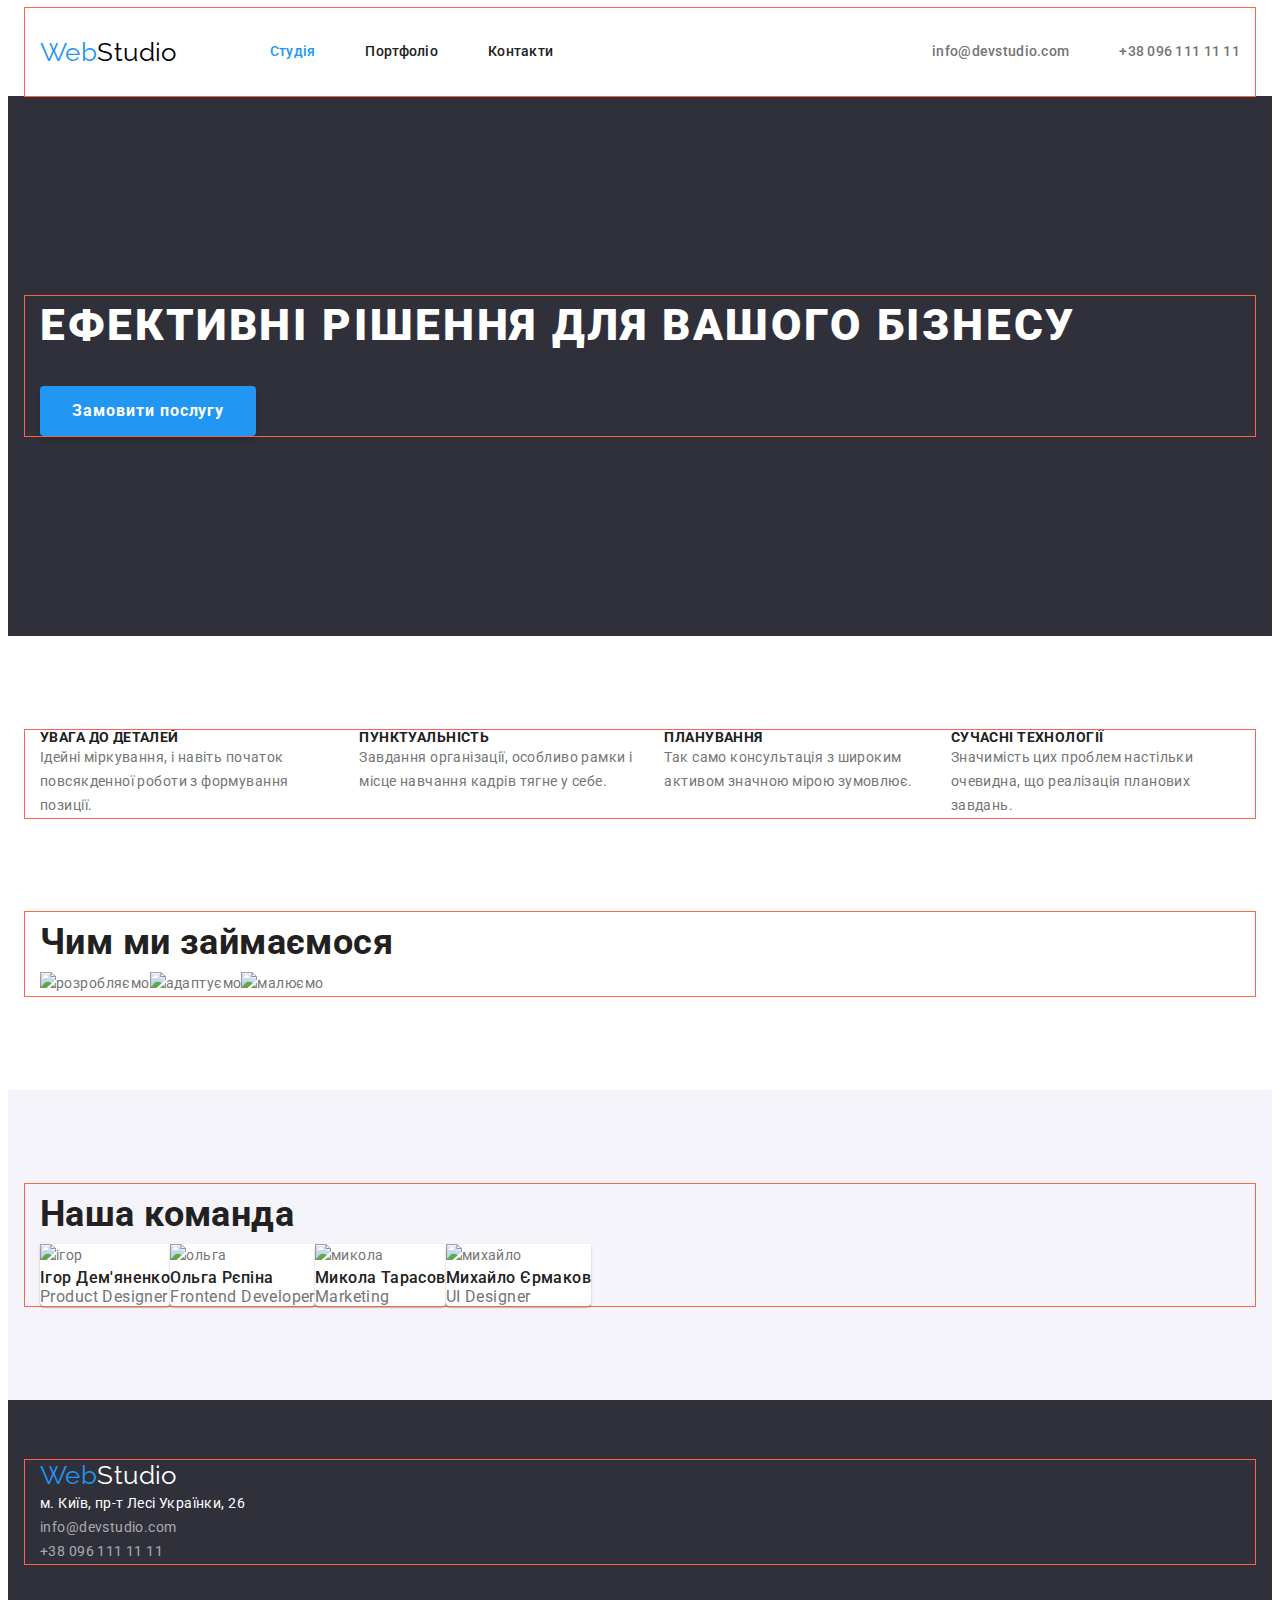
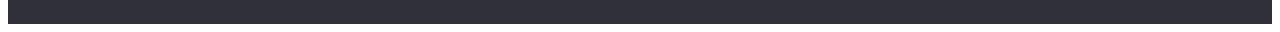
==== index.html @ 332be547 "add index geometry" ====
<!DOCTYPE html>
<html lang="uk">
  <head>
    <meta charset="UTF-8" />
    <meta http-equiv="X-UA-Compatible" content="IE=edge" />
    <meta name="viewport" content="width=device-width, initial-scale=1.0" />
    <title>Web Studio</title>
    <link rel="preconnect" href="https://fonts.googleapis.com" />
    <link rel="preconnect" href="https://fonts.gstatic.com" crossorigin />
    <link
      href="https://fonts.googleapis.com/css2?family=Raleway:wght@700&family=Roboto:wght@400;500;700;900&display=swap"
      rel="stylesheet"
    />
    <link
      rel="stylesheet"
      href="https://cdnjs.cloudflare.com/ajax/libs/modern-normalize/1.1.0/modern-normalize.min.css"
      integrity="sha512-wpPYUAdjBVSE4KJnH1VR1HeZfpl1ub8YT/NKx4PuQ5NmX2tKuGu6U/JRp5y+Y8XG2tV+wKQpNHVUX03MfMFn9Q=="
      crossorigin="anonymous"
      referrerpolicy="no-referrer"
    />
    <link rel="stylesheet" href="css/styles.css" />
  </head>
  <body>
    <!-- Шапка сайта -->
    <header class="page-header">
      <div class="container">
        <!-- Лого -->
        <a href="index.html" lang="en" class="logo link"
          >Web<span class="logo-header">Studio</span></a
        >
        <!-- Навигация -->
        <nav class="site-nav">
          <ul class="nav-list list">
            <li class="nav-item">
              <a href="index.html" class="nav-link link current-page">Студія</a>
            </li>
            <li class="nav-item">
              <a href="portfolio.html" class="nav-link link">Портфоліо</a>
            </li>
            <li class="nav-item">
              <a href="" class="nav-link link">Контакти</a>
            </li>
          </ul>
        </nav>
        <!-- Контакты -->
        <ul class="header-contact-list list">
          <li class="header-contact-item">
            <a href="mailto:info@devstudio.com" class="header-contact link">info@devstudio.com</a>
          </li>
          <li class="header-contact-item">
            <a href="tel:+380961111111" class="header-contact link">+38 096 111 11 11</a>
          </li>
        </ul>
      </div>
    </header>
    <!-- Контент страницы -->
    <main class="main-page">
      <!-- Хиро -->
      <section class="hero section">
        <div class="container">
          <h1 class="hero-title title">Ефективні рішення для вашого бізнесу</h1>
          <button type="button" class="hero-button btn">Замовити послугу</button>
        </div>
      </section>
      <!-- Особенности -->
      <section class="features section">
        <div class="container">
          <h2 class="visually-hidden title">Особливості</h2>
          <ul class="features-list list">
            <li class="features-item">
              <h3 class="features-title title">УВАГА ДО ДЕТАЛЕЙ</h3>
              <p class="features-text">
                Ідейні міркування, і навіть початок повсякденної роботи з формування позиції.
              </p>
            </li>
            <li class="features-item">
              <h3 class="features-title title">ПУНКТУАЛЬНІСТЬ</h3>
              <p class="features-text">
                Завдання організації, особливо рамки і місце навчання кадрів тягне у себе.
              </p>
            </li>
            <li class="features-item">
              <h3 class="features-title title">ПЛАНУВАННЯ</h3>
              <p class="features-text">
                Так само консультація з широким активом значною мірою зумовлює.
              </p>
            </li>
            <li class="features-item">
              <h3 class="features-title title">СУЧАСНІ ТЕХНОЛОГІЇ</h3>
              <p class="features-text">
                Значимість цих проблем настільки очевидна, що реалізація планових завдань.
              </p>
            </li>
          </ul>
        </div>
      </section>
      <!-- Чем занимаемся -->
      <section class="our-works section section-no-padding">
        <div class="container">
          <h2 class="works-title title">Чим ми займаємося</h2>
          <ul class="works-list list">
            <li class="works-item">
              <img src="./images/work1.jpg" alt="розробляємо" width="370" />
            </li>
            <li class="works-item"><img src="./images/work2.jpg" alt="адаптуємо" width="370" /></li>
            <li class="works-item"><img src="./images/work3.jpg" alt="малюємо" width="370" /></li>
          </ul>
        </div>
      </section>
      <!-- Наша Команда -->
      <section class="team section">
        <div class="container">
          <h2 class="team-title title">Наша команда</h2>
          <ul class="teammate-list list">
            <li class="teammate-card">
              <img src="./images/team1.jpg" alt="ігор" width="270" class="teammate-photo" />
              <h3 class="teammate-name title">Ігор Дем'яненко</h3>
              <p class="teammate-position">Product Designer</p>
            </li>
            <li class="teammate-card">
              <img src="./images/team2.jpg" alt="ольга" width="270" class="teammate-photo" />
              <h3 class="teammate-name title">Ольга Рєпіна</h3>
              <p class="teammate-position">Frontend Developer</p>
            </li>
            <li class="teammate-card">
              <img src="./images/team3.jpg" alt="микола" width="270" class="teammate-photo" />
              <h3 class="teammate-name title">Микола Тарасов</h3>
              <p class="teammate-position">Marketing</p>
            </li>
            <li class="teammate-card">
              <img src="./images/team4.jpg" alt="михайло" width="270" class="teammate-photo" />
              <h3 class="teammate-name title">Михайло Єрмаков</h3>
              <p class="teammate-position">UI Designer</p>
            </li>
          </ul>
        </div>
      </section>
    </main>
    <!-- Подвал -->
    <footer class="page-footer">
      <div class="container">
        <!-- Лого -->
        <a href="index.html" lang="en" class="logo link"
          >Web<span class="logo-footer">Studio</span></a
        >
        <!-- Адрес и контакты -->
        <address class="footer-address">
          <ul class="footer-contact-list list">
            <li class="footer-contact-item">
              <a
                href="https://goo.gl/maps/pj5dTkwZmLneym9N6"
                target="_blank"
                rel="noopener nofollow noreferrer"
                class="contact-address link"
                >м. Київ, пр-т Лесі Українки, 26</a
              >
            </li>
            <li class="footer-contact-item">
              <a href="mailto:info@devstudio.com" class="footer-contact link">info@devstudio.com</a>
            </li>
            <li class="footer-contact-item">
              <a href="tel:+380961111111" class="footer-contact link">+38 096 111 11 11</a>
            </li>
          </ul>
        </address>
      </div>
    </footer>
  </body>
</html>
---- css/styles.css ----
:root {
  --primary-color: #757575;
  --secondary-color: #ffffff;
  --title-color: #212121;
  --accent-color: #2196f3;
  --primary-background-color: #2f303a;
  --secondary-background-color: #f5f4fa;
  --header-logo-color: #000000;
  --footer-contact-color: rgba(255, 255, 255, 0.6);
  --hero-hover-btn-color: #188ce8;
}

/* Reset */

p,
h1,
h2,
h3,
h4,
h5,
h6 {
  margin: 0;
}

ul,
ol {
  margin: 0;
  padding-left: 0;
}

button {
  cursor: pointer;
}

/* ---------UTILITY--------- */

body {
  font-family: 'Roboto', sans-serif;
  color: var(--primary-color);
  background-color: var(--secondary-color);
  font-size: 14px;
  line-height: 1.71;
  letter-spacing: 0.03em;
}

.container {
  width: 1200px;
  padding: 0 15px;
  margin: 0 auto;
  outline: 1px solid tomato;
}

.section {
  padding: 94px 0;
}

.link {
  text-decoration: none;
}

.title {
  color: var(--title-color);
}

.list {
  list-style: none;
}

.btn {
  font-family: inherit;
  background-color: transparent;
  border: none;
  cursor: pointer;
}

.footer-address {
  font-style: normal;
}

.visually-hidden {
  position: absolute;
  width: 1px;
  height: 1px;
  margin: -1px;
  border: 0;
  padding: 0;
  white-space: nowrap;
  overflow: hidden;
}
/* ---------HEADER--------- */

.page-header .container {
  display: flex;
  align-items: center;
}

/* LOGO */

.logo {
  font-family: 'Raleway', sans-serif;
  font-size: 26px;
  line-height: 1.19;
  color: var(--accent-color);
}

.logo:visited {
  color: var(--accent-color);
}

.logo-header {
  color: var(--header-logo-color);
}

.logo-footer {
  color: var(--secondary-color);
}

/* NAVIGATION */

.nav-list {
  display: flex;
  margin-left: 93px;
}

.nav-item:not(:last-child) {
  margin-right: 50px;
}

.nav-link:link,
.nav-link:visited,
.nav-link:active {
  font-weight: 500;
  line-height: 1.14;
  letter-spacing: 0.02em;
  color: var(--title-color);
}
.nav-link:hover,
.nav-link:focus {
  color: var(--accent-color);
}

.nav-item > .current-page {
  color: var(--accent-color);
}

.nav-item {
  display: block;
  padding: 32px 0;
}

/* CONTACTS */

.header-contact-list {
  display: flex;
  margin-left: auto;
}

.header-contact-item:not(:last-child) {
  margin-right: 50px;
}

.header-contact:link,
.header-contact:visited,
.header-contact:active {
  font-weight: 500;
  line-height: 1.14;
  letter-spacing: 0.02em;
  color: var(--primary-color);
}
.header-contact:hover,
.header-contact:focus {
  color: var(--accent-color);
}

/* ---------SECTIONS--------- */

/* HERO */

.hero {
  background-color: var(--primary-background-color);
  padding: 200px 0;
}

/* .hero .container {
  display: flex;
} */

.hero-title {
  font-weight: 900;
  font-size: 44px;
  line-height: 1.36;
  letter-spacing: 0.06em;
  text-transform: uppercase;
  color: var(--secondary-color);
  display: inline-block;
  padding: 0 0px 30px;
}

.hero-button {
  background-color: var(--accent-color);
  color: var(--secondary-color);
  font-weight: 700;
  font-size: 16px;
  line-height: 1.88;
  letter-spacing: 0.06em;
  box-shadow: 0px 4px 4px rgba(0, 0, 0, 0.15);
  border-radius: 4px;
  padding: 10px 32px;
}

.hero-button:hover,
.hero-button:focus {
  background-color: var(--hero-hover-btn-color);
}

/* FEATURES */

.features {
  padding: 94px 0;
}

.features-list {
  display: flex;
}

.features-item:not(:last-child) {
  margin-right: 30px;
}

.features-title {
  font-weight: 700;
  font-size: 14px;
  line-height: 1.14;
  text-transform: uppercase;
}

/* OUR WORKS */

.works-list {
  display: flex;
}

.section-no-padding {
  padding-top: 0;
}

.works-title {
  font-weight: 700;
  font-size: 36px;
  line-height: 1.67;
}

/* OUR TEAM */

.team {
  background-color: var(--secondary-background-color);
}

.team-title {
  font-weight: 700;
  font-size: 36px;
  line-height: 1.67;
}

.teammate-list {
  display: flex;
}

.teammate-card {
  background-color: var(--secondary-color);
  box-shadow: 0px 1px 3px rgba(0, 0, 0, 0.12), 0px 1px 1px rgba(0, 0, 0, 0.14),
    0px 2px 1px rgba(0, 0, 0, 0.2);
  border-radius: 0px 0px 4px 4px;
}

.teammate-name {
  font-weight: 500;
  font-size: 16px;
  line-height: 1.19;
}

.teammate-position {
  font-size: 16px;
  line-height: 1.19;
}

/* PORTFOLIO */

.filter-button {
  background-color: var(--secondary-background-color);
  border-radius: 4px;
  font-weight: 500;
  font-size: 16px;
  line-height: 1.62;
}

.filter-button:hover,
.filter-button:focus {
  background-color: var(--accent-color);
  color: var(--secondary-color);
  box-shadow: 0px 3px 1px rgba(0, 0, 0, 0.1), 0px 1px 2px rgba(0, 0, 0, 0.08),
    0px 2px 2px rgba(0, 0, 0, 0.12);
}

.card {
  background-color: var(--secondary-color);
}

.card-title {
  font-weight: 700;
  font-size: 18px;
  line-height: 2;
  letter-spacing: 0.06em;
}

.card-subtitle {
  font-size: 16px;
  line-height: 1.88;
}

.card-link:link,
.card-link:visited,
.card-link:active,
.card-link:hover,
.card-link:focus {
  color: inherit;
}

/* ---------FOOTER--------- */

.page-footer {
  background-color: var(--primary-background-color);
  padding: 60px 0;
}

/* ADDRESS */

.contact-address:link,
.contact-address:visited,
.contact-address:active {
  color: var(--secondary-color);
}
.contact-address:hover,
.contact-address:focus {
  color: var(--accent-color);
}

.footer-contact:link,
.footer-contact:visited,
.footer-contact:active {
  color: var(--footer-contact-color);
}
.footer-contact:hover,
.footer-contact:focus {
  color: var(--accent-color);
}
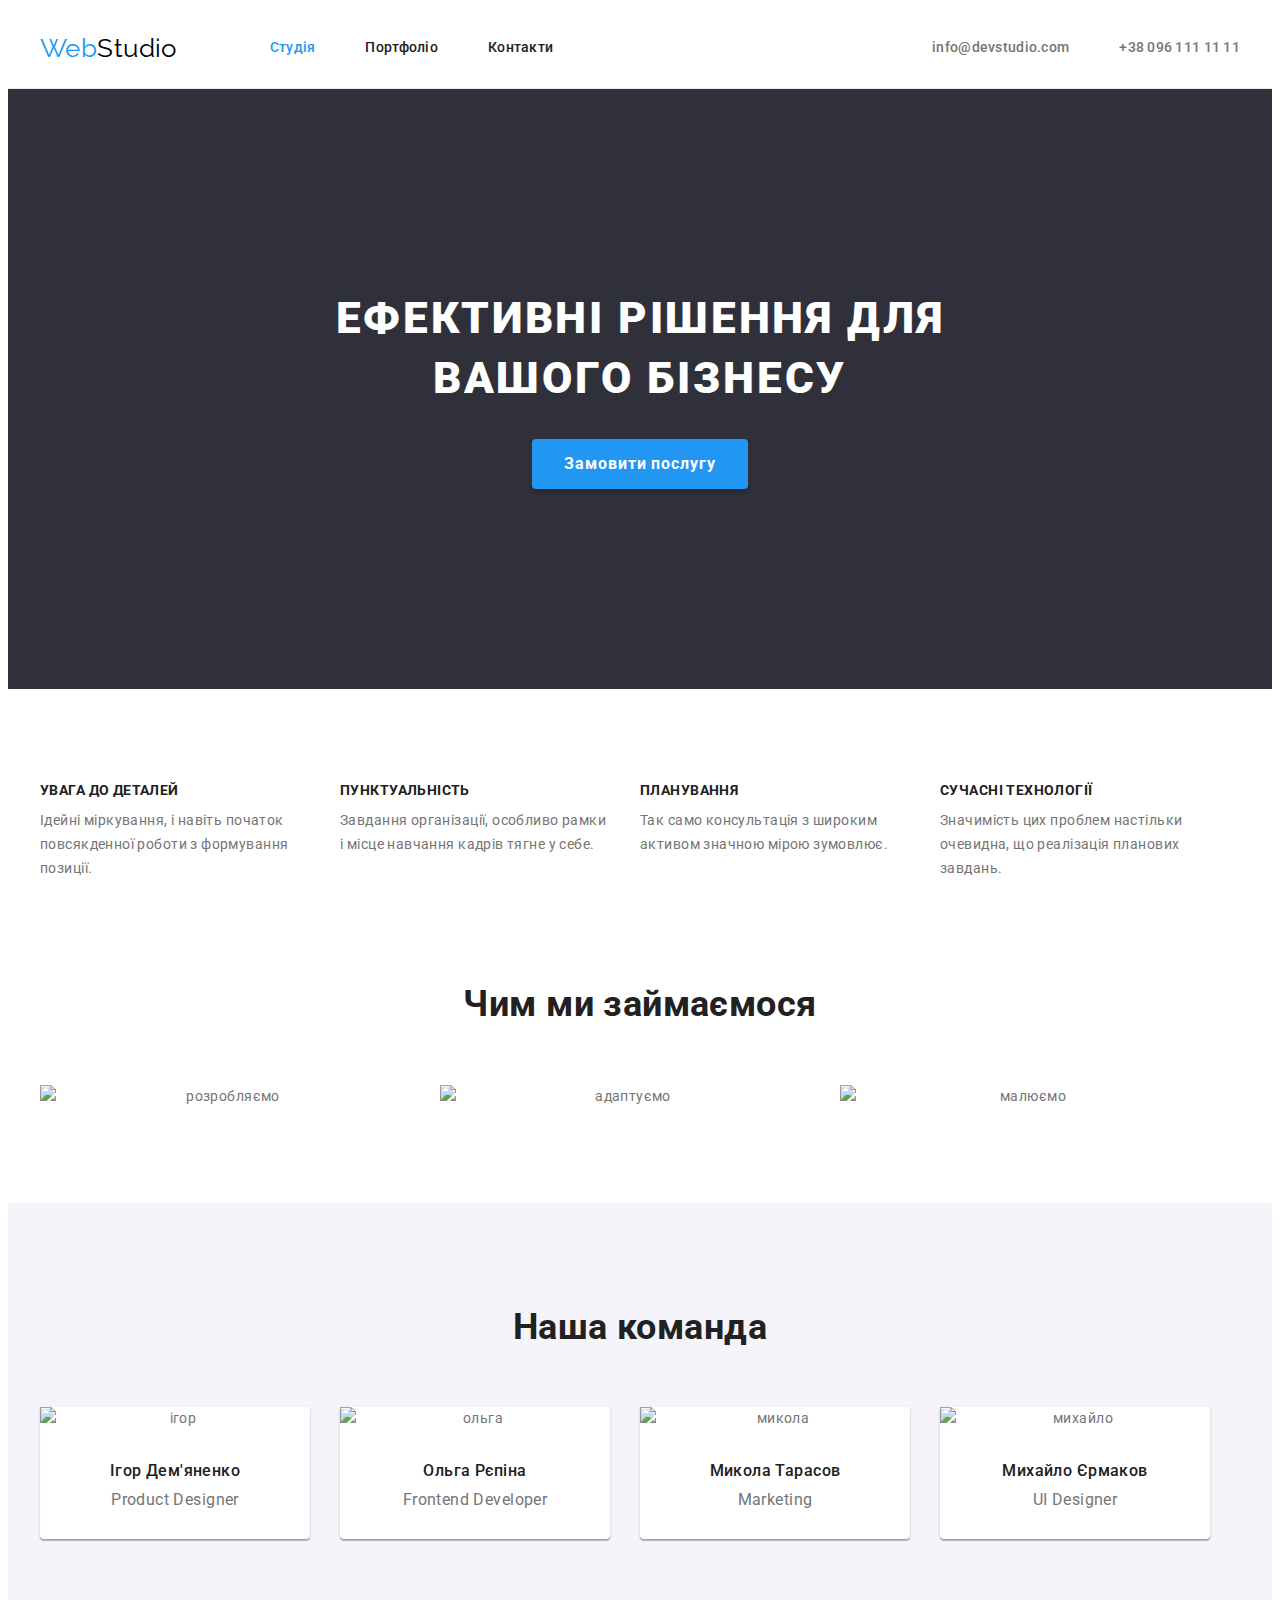
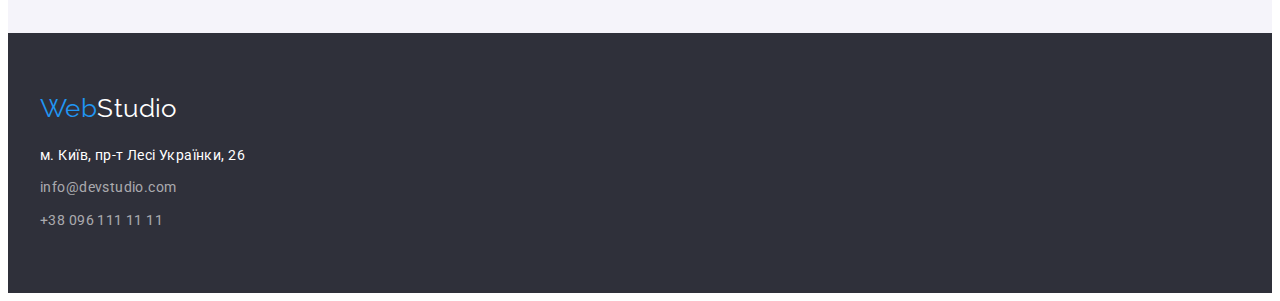
==== commit 3cef51dd: "fix margins and paddings" ====
--- a/index.html
+++ b/index.html
@@ -100,10 +100,14 @@
           <h2 class="works-title title">Чим ми займаємося</h2>
           <ul class="works-list list">
             <li class="works-item">
-              <img src="./images/work1.jpg" alt="розробляємо" width="370" />
+              <img src="./images/work1.jpg" alt="розробляємо" width="370" class="works-img" />
             </li>
-            <li class="works-item"><img src="./images/work2.jpg" alt="адаптуємо" width="370" /></li>
-            <li class="works-item"><img src="./images/work3.jpg" alt="малюємо" width="370" /></li>
+            <li class="works-item">
+              <img src="./images/work2.jpg" alt="адаптуємо" width="370" class="works-img" />
+            </li>
+            <li class="works-item">
+              <img src="./images/work3.jpg" alt="малюємо" width="370" class="works-img" />
+            </li>
           </ul>
         </div>
       </section>
--- a/css/styles.css
+++ b/css/styles.css
@@ -8,6 +8,8 @@
   --header-logo-color: #000000;
   --footer-contact-color: rgba(255, 255, 255, 0.6);
   --hero-hover-btn-color: #188ce8;
+  --border-header-color: #ececec;
+  --border-card-color: #eeeeee;
 }
 
 /* Reset */
@@ -47,7 +49,7 @@
   width: 1200px;
   padding: 0 15px;
   margin: 0 auto;
-  outline: 1px solid tomato;
+  /* outline: 1px solid tomato; */
 }
 
 .section {
@@ -89,6 +91,10 @@
 }
 /* ---------HEADER--------- */
 
+.page-header {
+  border-bottom: 1px solid var(--border-header-color);
+}
+
 .page-header .container {
   display: flex;
   align-items: center;
@@ -117,9 +123,12 @@
 
 /* NAVIGATION */
 
+.site-nav {
+  margin-left: 93px;
+}
+
 .nav-list {
   display: flex;
-  margin-left: 93px;
 }
 
 .nav-item:not(:last-child) {
@@ -143,7 +152,7 @@
   color: var(--accent-color);
 }
 
-.nav-item {
+.nav-item a {
   display: block;
   padding: 32px 0;
 }
@@ -179,11 +188,8 @@
 .hero {
   background-color: var(--primary-background-color);
   padding: 200px 0;
-}
-
-/* .hero .container {
-  display: flex;
-} */
+  text-align: center;
+}
 
 .hero-title {
   font-weight: 900;
@@ -192,8 +198,10 @@
   letter-spacing: 0.06em;
   text-transform: uppercase;
   color: var(--secondary-color);
-  display: inline-block;
-  padding: 0 0px 30px;
+  margin-right: auto;
+  margin-left: auto;
+  margin-bottom: 30px;
+  max-width: 696px;
 }
 
 .hero-button {
@@ -223,6 +231,10 @@
   display: flex;
 }
 
+.features-item {
+  width: 270px;
+}
+
 .features-item:not(:last-child) {
   margin-right: 30px;
 }
@@ -232,9 +244,15 @@
   font-size: 14px;
   line-height: 1.14;
   text-transform: uppercase;
+
+  margin-bottom: 10px;
 }
 
 /* OUR WORKS */
+
+.our-works {
+  text-align: center;
+}
 
 .works-list {
   display: flex;
@@ -245,18 +263,33 @@
 }
 
 .works-title {
+  margin-bottom: 50px;
+
   font-weight: 700;
   font-size: 36px;
   line-height: 1.67;
 }
+.works-item:not(:last-child) {
+  margin-right: 30px;
+}
+
+.works-img {
+  display: block;
+}
 
 /* OUR TEAM */
+
+.team {
+  text-align: center;
+}
 
 .team {
   background-color: var(--secondary-background-color);
 }
 
 .team-title {
+  margin-bottom: 50px;
+
   font-weight: 700;
   font-size: 36px;
   line-height: 1.67;
@@ -267,26 +300,57 @@
 }
 
 .teammate-card {
+  min-width: 270px;
+
   background-color: var(--secondary-color);
   box-shadow: 0px 1px 3px rgba(0, 0, 0, 0.12), 0px 1px 1px rgba(0, 0, 0, 0.14),
     0px 2px 1px rgba(0, 0, 0, 0.2);
   border-radius: 0px 0px 4px 4px;
 }
 
+.teammate-card:not(:last-child) {
+  margin-right: 30px;
+}
+
+.teammate-photo {
+  display: block;
+  margin-bottom: 30px;
+}
+
 .teammate-name {
+  margin-bottom: 10px;
+
   font-weight: 500;
   font-size: 16px;
   line-height: 1.19;
+  text-align: center;
 }
 
 .teammate-position {
+  padding-bottom: 30px;
+
   font-size: 16px;
   line-height: 1.19;
+  text-align: center;
 }
 
 /* PORTFOLIO */
 
+/* PORTFOLIO FILTER */
+
+.filter-list {
+  display: flex;
+  justify-content: center;
+  margin-bottom: 50px;
+}
+
+.filter-item:not(:last-child) {
+  margin-right: 8px;
+}
+
 .filter-button {
+  padding: 6px 22px;
+
   background-color: var(--secondary-background-color);
   border-radius: 4px;
   font-weight: 500;
@@ -296,17 +360,50 @@
 
 .filter-button:hover,
 .filter-button:focus {
+  padding: 6 25px;
+
   background-color: var(--accent-color);
   color: var(--secondary-color);
   box-shadow: 0px 3px 1px rgba(0, 0, 0, 0.1), 0px 1px 2px rgba(0, 0, 0, 0.08),
     0px 2px 2px rgba(0, 0, 0, 0.12);
 }
 
+/* PORTFOLIO CARDS */
+
+.portfolio-cards {
+  display: flex;
+  flex-wrap: wrap;
+}
+
 .card {
+  width: calc((100% - 60px) / 3);
+
   background-color: var(--secondary-color);
 }
 
+.card:not(:nth-child(3n)) {
+  margin-right: 30px;
+}
+
+.card:not(:nth-last-child(-n + 3)) {
+  margin-bottom: 30px;
+}
+
+.card-photo {
+  display: block;
+}
+
+.card-info {
+  padding: 20px 24px;
+
+  border-left: 1px solid var(--border-card-color);
+  border-bottom: 1px solid var(--border-card-color);
+  border-right: 1px solid var(--border-card-color);
+}
+
 .card-title {
+  margin-bottom: 4px;
+
   font-weight: 700;
   font-size: 18px;
   line-height: 2;
@@ -335,6 +432,11 @@
 
 /* ADDRESS */
 
+.page-footer .logo {
+  display: inline-block;
+  margin-bottom: 20px;
+}
+
 .contact-address:link,
 .contact-address:visited,
 .contact-address:active {
@@ -354,3 +456,7 @@
 .footer-contact:focus {
   color: var(--accent-color);
 }
+
+.footer-contact-item:not(:last-child) {
+  margin-bottom: 9px;
+}
